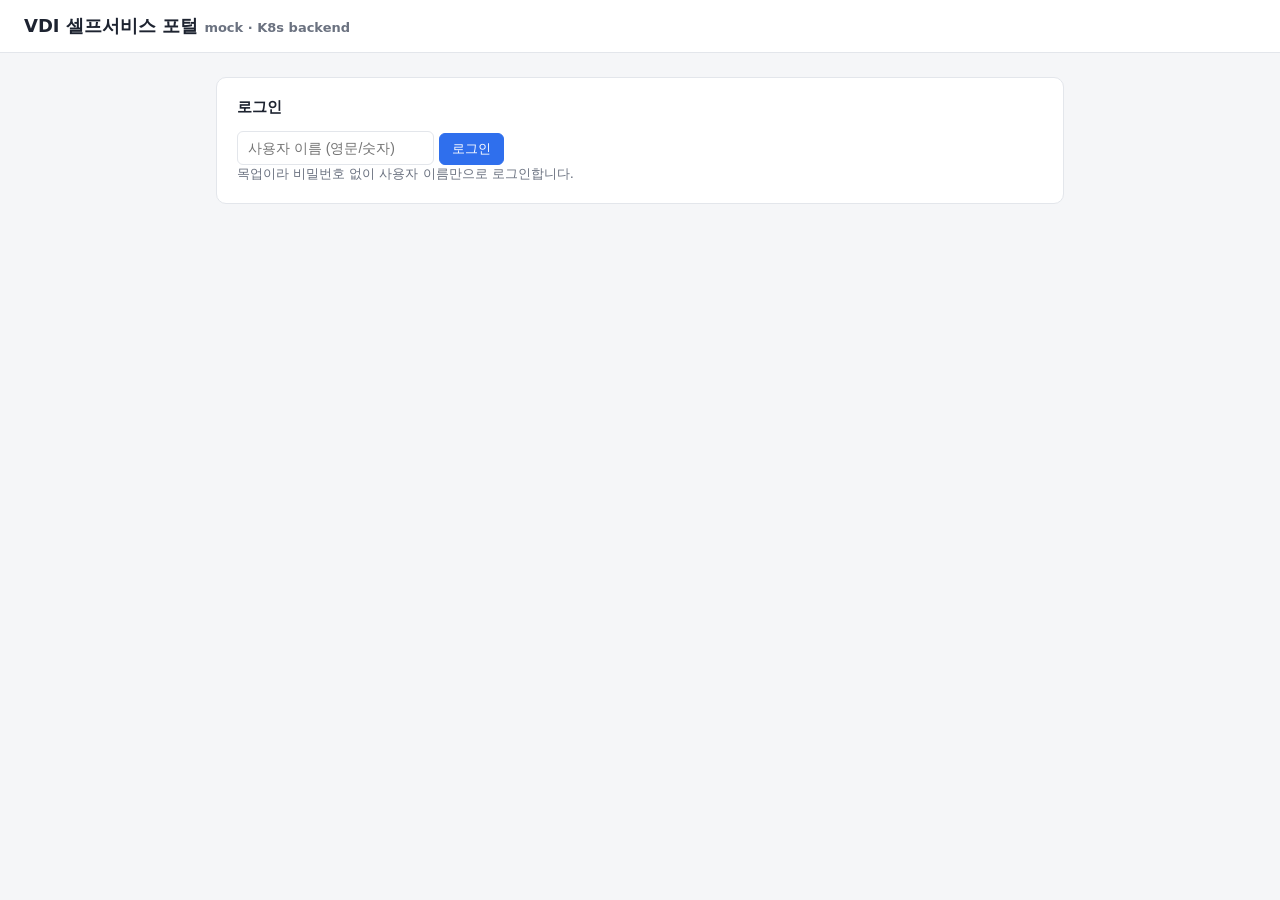
==== portal/static/index.html @ 694f44c5 "feat: VDI mock on VirtualBox K8s with Guacamole - FastAPI portal implementing PROJECT_CONTEXT deskto" ====
<!doctype html>
<html lang="ko">
<head>
<meta charset="utf-8">
<meta name="viewport" content="width=device-width, initial-scale=1">
<title>VDI 포털 (mock)</title>
<style>
  :root { --bg:#f5f6f8; --card:#fff; --fg:#1d2330; --muted:#6b7280; --line:#e3e6eb; --accent:#2f6fed; --ok:#16a34a; --warn:#d97706; --err:#dc2626; }
  * { box-sizing:border-box; }
  body { margin:0; font-family:system-ui,-apple-system,"Segoe UI","Malgun Gothic",sans-serif; background:var(--bg); color:var(--fg); }
  header { background:var(--card); border-bottom:1px solid var(--line); padding:14px 24px; display:flex; justify-content:space-between; align-items:center; }
  header h1 { font-size:18px; margin:0; }
  main { max-width:880px; margin:24px auto; padding:0 16px; }
  section { background:var(--card); border:1px solid var(--line); border-radius:10px; padding:20px; margin-bottom:20px; }
  h2 { font-size:15px; margin:0 0 14px; }
  .os { display:grid; grid-template-columns:repeat(auto-fill,minmax(200px,1fr)); gap:12px; }
  .os button { text-align:left; padding:16px; border:1px solid var(--line); border-radius:8px; background:#fafbfc; cursor:pointer; font-size:14px; }
  .os button:hover { border-color:var(--accent); }
  table { width:100%; border-collapse:collapse; font-size:14px; }
  th, td { text-align:left; padding:10px 8px; border-bottom:1px solid var(--line); }
  th { color:var(--muted); font-weight:500; }
  .st { font-weight:600; }
  .READY { color:var(--ok); } .CREATING, .DELETING { color:var(--warn); } .ERROR { color:var(--err); }
  button.act { padding:6px 12px; border-radius:6px; border:1px solid var(--line); background:#fff; cursor:pointer; margin-right:6px; }
  button.primary { background:var(--accent); color:#fff; border-color:var(--accent); }
  button:disabled { opacity:.45; cursor:default; }
  input { padding:8px 10px; border:1px solid var(--line); border-radius:6px; font-size:14px; }
  #msg { color:var(--err); font-size:13px; min-height:18px; margin-top:8px; }
  .muted { color:var(--muted); font-size:13px; }
</style>
</head>
<body>
<header><h1>VDI 셀프서비스 포털 <span class="muted">mock · K8s backend</span></h1><div id="who"></div></header>
<main>
  <section id="login">
    <h2>로그인</h2>
    <input id="username" placeholder="사용자 이름 (영문/숫자)">
    <button class="act primary" onclick="login()">로그인</button>
    <div class="muted">목업이라 비밀번호 없이 사용자 이름만으로 로그인합니다.</div>
  </section>
  <div id="app" hidden>
    <section>
      <h2>OS 선택 → 데스크톱 생성</h2>
      <div class="os" id="images"></div>
      <div id="msg"></div>
    </section>
    <section>
      <h2>내 데스크톱</h2>
      <table><thead><tr><th>ID</th><th>OS</th><th>상태</th><th>노드</th><th></th></tr></thead><tbody id="list"></tbody></table>
    </section>
  </div>
</main>
<script>
let token = localStorage.getItem('vdiToken'), user = localStorage.getItem('vdiUser');
const msg = t => document.getElementById('msg').textContent = t || '';

async function api(method, path, body) {
  const r = await fetch(path, { method, headers: { 'Content-Type':'application/json', Authorization:'Bearer '+token }, body: body && JSON.stringify(body) });
  if (r.status === 401) { logout(); throw new Error('login required'); }
  const data = await r.json().catch(() => ({}));
  if (!r.ok) throw new Error(data.detail || r.statusText);
  return data;
}

async function login() {
  const r = await fetch('/api/auth/login', { method:'POST', headers:{'Content-Type':'application/json'}, body: JSON.stringify({ username: document.getElementById('username').value }) });
  const d = await r.json();
  if (!r.ok) return alert(d.detail);
  token = d.token; user = d.username;
  localStorage.setItem('vdiToken', token); localStorage.setItem('vdiUser', user);
  show();
}
function logout() { localStorage.clear(); token = user = null; show(); }

async function show() {
  document.getElementById('login').hidden = !!token;
  document.getElementById('app').hidden = !token;
  document.getElementById('who').innerHTML = token ? `${user} <button class="act" onclick="logout()">로그아웃</button>` : '';
  if (!token) return;
  const images = await api('GET', '/api/images');
  document.getElementById('images').innerHTML = images.map(i => `<button onclick="create('${i.id}')"><b>${i.name}</b><div class="muted">${i.id}</div></button>`).join('');
  refresh();
}

async function create(os) {
  msg();
  try { await api('POST', '/api/desktops', { os }); refresh(); } catch (e) { msg(e.message); }
}
async function connect(id) {
  try { const d = await api('POST', `/api/desktops/${id}/connect`); window.open(d.url, '_blank'); } catch (e) { msg(e.message); }
}
async function remove(id) {
  if (!confirm('데스크톱을 반납할까요?')) return;
  try { await api('DELETE', `/api/desktops/${id}`); refresh(); } catch (e) { msg(e.message); }
}

async function refresh() {
  if (!token) return;
  const list = await api('GET', '/api/desktops');
  document.getElementById('list').innerHTML = list.length ? list.map(d => `<tr>
      <td>${d.id}</td><td>${d.os_name}</td><td class="st ${d.status}">${d.status}</td><td>${d.node || '-'}</td>
      <td><button class="act primary" onclick="connect('${d.id}')" ${d.status !== 'READY' ? 'disabled' : ''}>접속</button>
          <button class="act" onclick="remove('${d.id}')" ${d.status === 'DELETING' ? 'disabled' : ''}>반납</button></td></tr>`).join('')
    : '<tr><td colspan="5" class="muted">데스크톱이 없습니다.</td></tr>';
}

setInterval(refresh, 3000);
show();
</script>
</body>
</html>
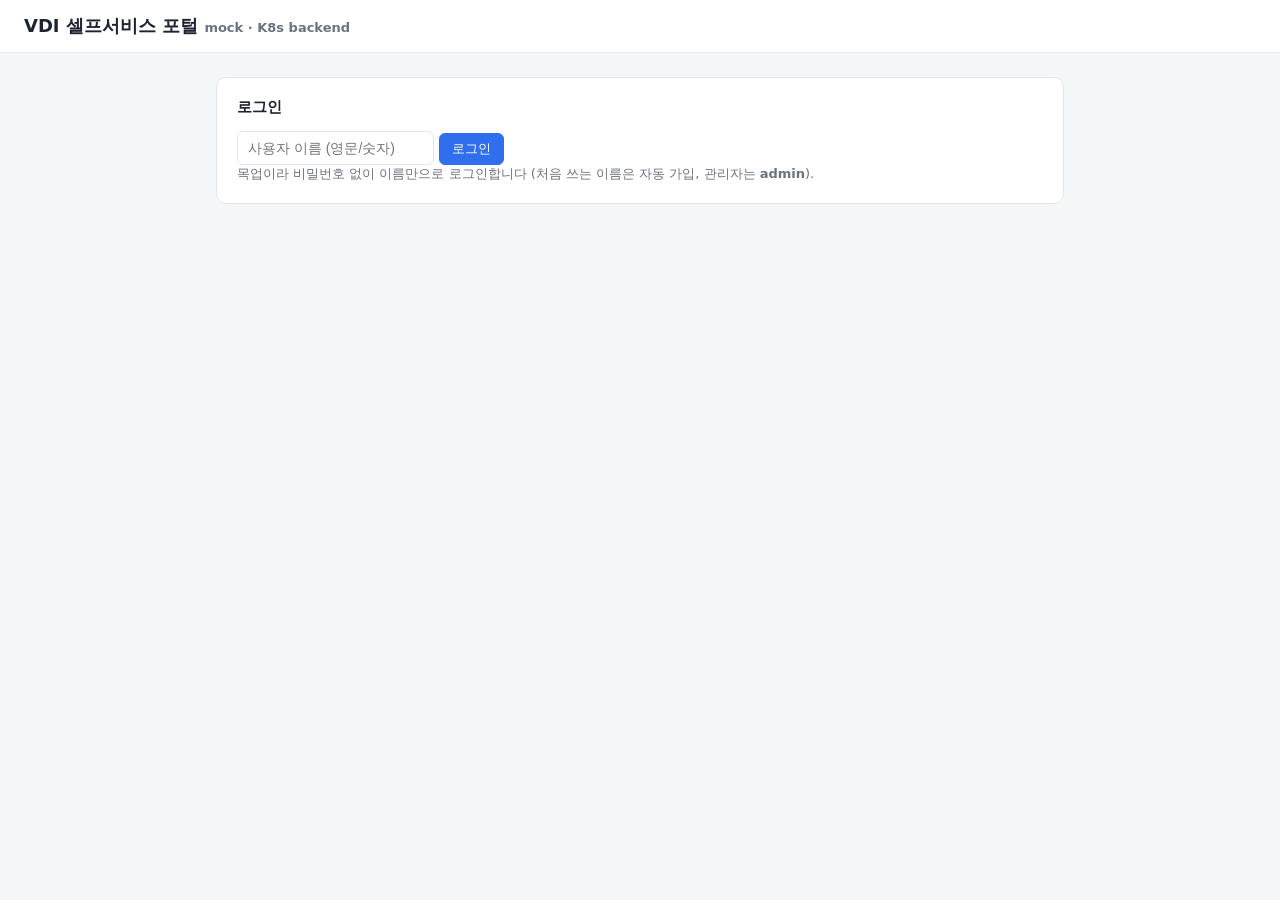
==== commit 912df7e8: "feat: admin page with user and desktop management - PostgreSQL (StatefulSet, local-path PVC) for use" ====
--- a/portal/static/index.html
+++ b/portal/static/index.html
@@ -21,7 +21,8 @@
   th { color:var(--muted); font-weight:500; }
   .st { font-weight:600; }
   .READY { color:var(--ok); } .CREATING, .DELETING { color:var(--warn); } .ERROR { color:var(--err); }
-  button.act { padding:6px 12px; border-radius:6px; border:1px solid var(--line); background:#fff; cursor:pointer; margin-right:6px; }
+  a.act { text-decoration:none; color:var(--fg); font-size:13px; }
+  button.act, a.act { padding:6px 12px; border-radius:6px; border:1px solid var(--line); background:#fff; cursor:pointer; margin-right:6px; }
   button.primary { background:var(--accent); color:#fff; border-color:var(--accent); }
   button:disabled { opacity:.45; cursor:default; }
   input { padding:8px 10px; border:1px solid var(--line); border-radius:6px; font-size:14px; }
@@ -36,7 +37,7 @@
     <h2>로그인</h2>
     <input id="username" placeholder="사용자 이름 (영문/숫자)">
     <button class="act primary" onclick="login()">로그인</button>
-    <div class="muted">목업이라 비밀번호 없이 사용자 이름만으로 로그인합니다.</div>
+    <div class="muted">목업이라 비밀번호 없이 이름만으로 로그인합니다 (처음 쓰는 이름은 자동 가입, 관리자는 <b>admin</b>).</div>
   </section>
   <div id="app" hidden>
     <section>
@@ -66,6 +67,10 @@
   const r = await fetch('/api/auth/login', { method:'POST', headers:{'Content-Type':'application/json'}, body: JSON.stringify({ username: document.getElementById('username').value }) });
   const d = await r.json();
   if (!r.ok) return alert(d.detail);
+  if (d.role === 'admin' && confirm('관리자 계정입니다. 관리자 페이지로 이동할까요?')) {
+    localStorage.setItem('vdiToken', d.token); localStorage.setItem('vdiUser', d.username);
+    return location.href = '/admin';
+  }
   token = d.token; user = d.username;
   localStorage.setItem('vdiToken', token); localStorage.setItem('vdiUser', user);
   show();
@@ -75,8 +80,12 @@
 async function show() {
   document.getElementById('login').hidden = !!token;
   document.getElementById('app').hidden = !token;
-  document.getElementById('who').innerHTML = token ? `${user} <button class="act" onclick="logout()">로그아웃</button>` : '';
+  document.getElementById('who').innerHTML = '';
   if (!token) return;
+  const me = await api('GET', '/api/me');
+  document.getElementById('who').innerHTML = `${me.username} <span class="muted">(${me.role}, 할당량 ${me.quota})</span> `
+    + (me.role === 'admin' ? '<a class="act" href="/admin">관리자 페이지</a> ' : '')
+    + '<button class="act" onclick="logout()">로그아웃</button>';
   const images = await api('GET', '/api/images');
   document.getElementById('images').innerHTML = images.map(i => `<button onclick="create('${i.id}')"><b>${i.name}</b><div class="muted">${i.id}</div></button>`).join('');
   refresh();
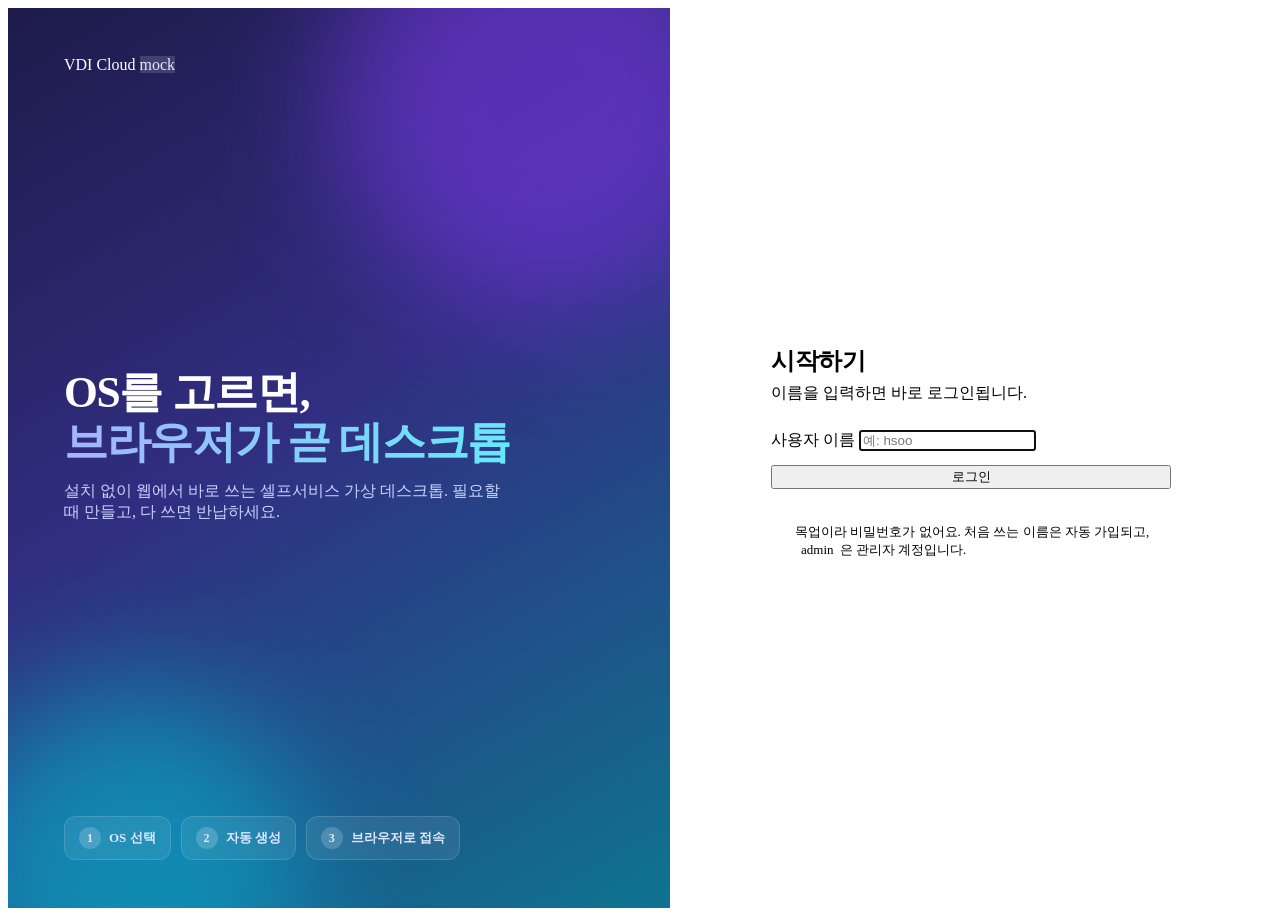
==== commit 088e8f2a: "feat: redesigned portal/admin UI and Prometheus monitoring UI - shared design system (app.css, commo" ====
--- a/portal/static/index.html
+++ b/portal/static/index.html
@@ -3,118 +3,331 @@
 <head>
 <meta charset="utf-8">
 <meta name="viewport" content="width=device-width, initial-scale=1">
-<title>VDI 포털 (mock)</title>
+<title>VDI Cloud</title>
+<link rel="stylesheet" href="/static/app.css">
 <style>
-  :root { --bg:#f5f6f8; --card:#fff; --fg:#1d2330; --muted:#6b7280; --line:#e3e6eb; --accent:#2f6fed; --ok:#16a34a; --warn:#d97706; --err:#dc2626; }
-  * { box-sizing:border-box; }
-  body { margin:0; font-family:system-ui,-apple-system,"Segoe UI","Malgun Gothic",sans-serif; background:var(--bg); color:var(--fg); }
-  header { background:var(--card); border-bottom:1px solid var(--line); padding:14px 24px; display:flex; justify-content:space-between; align-items:center; }
-  header h1 { font-size:18px; margin:0; }
-  main { max-width:880px; margin:24px auto; padding:0 16px; }
-  section { background:var(--card); border:1px solid var(--line); border-radius:10px; padding:20px; margin-bottom:20px; }
-  h2 { font-size:15px; margin:0 0 14px; }
-  .os { display:grid; grid-template-columns:repeat(auto-fill,minmax(200px,1fr)); gap:12px; }
-  .os button { text-align:left; padding:16px; border:1px solid var(--line); border-radius:8px; background:#fafbfc; cursor:pointer; font-size:14px; }
-  .os button:hover { border-color:var(--accent); }
-  table { width:100%; border-collapse:collapse; font-size:14px; }
-  th, td { text-align:left; padding:10px 8px; border-bottom:1px solid var(--line); }
-  th { color:var(--muted); font-weight:500; }
-  .st { font-weight:600; }
-  .READY { color:var(--ok); } .CREATING, .DELETING { color:var(--warn); } .ERROR { color:var(--err); }
-  a.act { text-decoration:none; color:var(--fg); font-size:13px; }
-  button.act, a.act { padding:6px 12px; border-radius:6px; border:1px solid var(--line); background:#fff; cursor:pointer; margin-right:6px; }
-  button.primary { background:var(--accent); color:#fff; border-color:var(--accent); }
-  button:disabled { opacity:.45; cursor:default; }
-  input { padding:8px 10px; border:1px solid var(--line); border-radius:6px; font-size:14px; }
-  #msg { color:var(--err); font-size:13px; min-height:18px; margin-top:8px; }
-  .muted { color:var(--muted); font-size:13px; }
+  /* ---------------- login */
+  .login { min-height: 100vh; display: grid; grid-template-columns: 1.1fr 1fr; }
+  .login-hero {
+    position: relative; overflow: hidden; color: #fff; padding: 48px 56px;
+    display: flex; flex-direction: column; justify-content: space-between;
+    background: linear-gradient(150deg, #1e1b4b 0%, #312e81 45%, #0e7490 100%);
+  }
+  .login-hero::before, .login-hero::after {
+    content: ""; position: absolute; border-radius: 50%; filter: blur(60px); opacity: .55;
+  }
+  .login-hero::before { width: 420px; height: 420px; background: #7c3aed; top: -120px; right: -80px; }
+  .login-hero::after { width: 360px; height: 360px; background: #06b6d4; bottom: -140px; left: -60px; }
+  .login-hero > * { position: relative; z-index: 1; }
+  .login-hero .brand { color: #fff; }
+  .login-hero .brand .tag { background: rgba(255, 255, 255, .14); color: #e0e7ff; }
+  .hero-copy h1 { font-size: clamp(30px, 3.4vw, 44px); line-height: 1.15; margin: 0 0 14px; letter-spacing: -.03em; }
+  .hero-copy h1 span { background: linear-gradient(90deg, #a5b4fc, #67e8f9); -webkit-background-clip: text; background-clip: text; color: transparent; }
+  .hero-copy p { color: #c7d2fe; font-size: 16px; max-width: 440px; margin: 0; }
+  .hero-flow { display: flex; gap: 10px; flex-wrap: wrap; }
+  .hero-flow div {
+    display: flex; align-items: center; gap: 8px; padding: 10px 14px; border-radius: 12px;
+    background: rgba(255, 255, 255, .08); border: 1px solid rgba(255, 255, 255, .14); backdrop-filter: blur(8px);
+    font-size: 13px; font-weight: 600; color: #e0e7ff;
+  }
+  .hero-flow b { display: grid; place-items: center; width: 22px; height: 22px; border-radius: 50%; background: rgba(255, 255, 255, .18); font-size: 12px; }
+  .login-side { display: grid; place-items: center; padding: 32px 20px; }
+  .login-card { width: min(400px, 100%); padding: 36px 32px; }
+  .login-card h2 { margin: 0 0 6px; font-size: 24px; letter-spacing: -.02em; }
+  .login-card > p { margin: 0 0 26px; color: var(--muted); }
+  .login-card form { display: grid; gap: 14px; }
+  .login-hint { margin-top: 22px; padding: 12px 14px; border-radius: 12px; background: var(--surface-2); border: 1px dashed var(--line-strong); font-size: 13px; color: var(--fg-2); display: flex; gap: 10px; }
+  .login-hint svg { width: 18px; height: 18px; flex: none; color: var(--accent); margin-top: 1px; }
+  .login-hint code { font-family: var(--mono); background: var(--accent-soft); color: var(--accent); padding: 1px 6px; border-radius: 5px; }
+
+  /* ---------------- app shell */
+  .topbar {
+    position: sticky; top: 0; z-index: 20; height: 64px; padding: 0 28px;
+    display: flex; align-items: center; justify-content: space-between; gap: 16px;
+    background: color-mix(in srgb, var(--surface) 78%, transparent); backdrop-filter: saturate(1.4) blur(14px);
+    border-bottom: 1px solid var(--line);
+  }
+  .topbar-right { display: flex; align-items: center; gap: 10px; }
+  .user-chip { display: flex; align-items: center; gap: 10px; padding: 4px 12px 4px 4px; border-radius: 999px; background: var(--surface-2); border: 1px solid var(--line); }
+  .user-chip b { font-size: 13.5px; }
+  .wrap { max-width: 1160px; margin: 0 auto; padding: 32px 28px 64px; }
+
+  .welcome { display: flex; justify-content: space-between; align-items: flex-end; gap: 24px; flex-wrap: wrap; margin-bottom: 28px; }
+  .welcome h1 { margin: 0 0 6px; font-size: 28px; letter-spacing: -.03em; }
+  .welcome p { margin: 0; color: var(--muted); }
+  .quota { min-width: 260px; padding: 16px 18px; }
+  .quota-top { display: flex; justify-content: space-between; align-items: baseline; margin-bottom: 10px; }
+  .quota-top span { color: var(--muted); font-size: 12.5px; font-weight: 600; }
+  .quota-top b { font-size: 20px; letter-spacing: -.02em; }
+  .quota-top b small { font-size: 13px; color: var(--muted); font-weight: 600; }
+  .meter { height: 8px; border-radius: 99px; background: var(--surface-3); overflow: hidden; display: flex; gap: 3px; }
+  .meter i { flex: 1; border-radius: 99px; background: var(--surface-3); transition: background .3s; }
+  .meter i.on { background: var(--grad); }
+  .meter i.full { background: var(--warn); }
+
+  .section-head { display: flex; align-items: center; justify-content: space-between; margin: 36px 0 14px; }
+  .section-head h2 { margin: 0; font-size: 17px; letter-spacing: -.02em; display: flex; align-items: center; gap: 8px; }
+  .section-head h2 .count { font-size: 12px; font-weight: 700; padding: 1px 8px; border-radius: 99px; background: var(--surface-3); color: var(--muted); }
+
+  /* ---------------- os catalog */
+  .os-grid { display: grid; grid-template-columns: repeat(auto-fill, minmax(260px, 1fr)); gap: 16px; }
+  .os-card {
+    position: relative; text-align: left; padding: 20px; cursor: pointer; overflow: hidden;
+    transition: transform .15s ease, box-shadow .2s ease, border-color .2s ease;
+  }
+  .os-card::after {
+    content: ""; position: absolute; inset: 0; pointer-events: none; opacity: 0; transition: opacity .2s;
+    background: radial-gradient(400px 160px at 100% 0%, color-mix(in srgb, var(--c) 16%, transparent), transparent 70%);
+  }
+  .os-card:hover { transform: translateY(-3px); box-shadow: var(--shadow-lg); border-color: color-mix(in srgb, var(--c) 45%, var(--line)); }
+  .os-card:hover::after { opacity: 1; }
+  .os-card:focus-visible { outline: 3px solid var(--accent-soft); border-color: var(--accent); }
+  .os-card:disabled { cursor: not-allowed; opacity: .55; transform: none; box-shadow: var(--shadow); }
+  .os-card .row { display: flex; justify-content: space-between; align-items: flex-start; margin-bottom: 16px; }
+  .os-icon { display: grid; place-items: center; border-radius: 12px; color: var(--c); background: color-mix(in srgb, var(--c) 14%, transparent); }
+  .os-icon svg { width: 55%; height: 55%; }
+  .os-card h3 { margin: 0 0 4px; font-size: 16px; letter-spacing: -.02em; }
+  .os-card p { margin: 0 0 16px; color: var(--muted); font-size: 13px; min-height: 39px; }
+  .os-card .specs { display: flex; gap: 12px; font-size: 12px; color: var(--fg-2); font-weight: 600; }
+  .os-card .specs span { display: flex; align-items: center; gap: 5px; }
+  .os-card .specs svg { width: 14px; height: 14px; color: var(--muted); }
+  .os-card .cta {
+    position: absolute; right: 18px; bottom: 18px; width: 34px; height: 34px; border-radius: 50%;
+    display: grid; place-items: center; background: var(--c); color: #fff; transform: scale(.85); opacity: 0; transition: all .2s ease;
+  }
+  .os-card .cta svg { width: 18px; height: 18px; }
+  .os-card:hover .cta { opacity: 1; transform: scale(1); }
+  .badge-de { font-size: 11px; font-weight: 700; padding: 3px 8px; border-radius: 6px; color: var(--c); background: color-mix(in srgb, var(--c) 12%, transparent); }
+
+  /* ---------------- desktops */
+  .desk-grid { display: grid; grid-template-columns: repeat(auto-fill, minmax(340px, 1fr)); gap: 16px; }
+  .desk { padding: 20px; display: flex; flex-direction: column; gap: 18px; animation: pop .25s ease; }
+  .desk.READY { border-color: color-mix(in srgb, var(--ok) 35%, var(--line)); }
+  .desk-head { display: flex; align-items: center; gap: 14px; }
+  .desk-head .meta { flex: 1; min-width: 0; }
+  .desk-head h3 { margin: 0; font-size: 15.5px; letter-spacing: -.02em; }
+  .desk-head .sub { color: var(--muted); font-size: 12.5px; }
+  .steps { display: grid; grid-template-columns: repeat(4, 1fr); gap: 6px; }
+  .step { display: flex; flex-direction: column; gap: 7px; font-size: 11.5px; color: var(--muted); font-weight: 600; }
+  .step i { height: 5px; border-radius: 99px; background: var(--surface-3); position: relative; overflow: hidden; }
+  .step.done i { background: var(--accent); }
+  .step.now { color: var(--fg); }
+  .step.now i::after { content: ""; position: absolute; inset: 0; width: 45%; background: var(--grad); border-radius: 99px; animation: slide 1.1s ease-in-out infinite; }
+  @keyframes slide { from { transform: translateX(-100%); } to { transform: translateX(240%); } }
+  .steps-foot { display: flex; justify-content: space-between; font-size: 12.5px; color: var(--muted); margin-top: -8px; }
+  .steps-foot b { font-family: var(--mono); color: var(--fg-2); }
+  .facts { display: grid; grid-template-columns: repeat(3, 1fr); gap: 8px; }
+  .fact { padding: 10px 12px; border-radius: 10px; background: var(--surface-2); border: 1px solid var(--line); }
+  .fact span { display: block; font-size: 11.5px; color: var(--muted); font-weight: 600; }
+  .fact b { font-size: 13px; }
+  .desk-actions { display: flex; gap: 8px; }
+  .desk-actions .btn-connect { flex: 1; }
+  .empty-card { padding: 8px; border-style: dashed; box-shadow: none; background: transparent; }
+
+  @media (max-width: 880px) {
+    .login { grid-template-columns: 1fr; }
+    .login-hero { padding: 32px 24px; min-height: 280px; gap: 24px; }
+    .topbar { padding: 0 16px; }
+    .wrap { padding: 24px 16px 48px; }
+    .user-chip b, .topbar .hide-sm { display: none; }
+    .desk-grid { grid-template-columns: 1fr; }
+  }
 </style>
 </head>
 <body>
-<header><h1>VDI 셀프서비스 포털 <span class="muted">mock · K8s backend</span></h1><div id="who"></div></header>
-<main>
-  <section id="login">
-    <h2>로그인</h2>
-    <input id="username" placeholder="사용자 이름 (영문/숫자)">
-    <button class="act primary" onclick="login()">로그인</button>
-    <div class="muted">목업이라 비밀번호 없이 이름만으로 로그인합니다 (처음 쓰는 이름은 자동 가입, 관리자는 <b>admin</b>).</div>
-  </section>
-  <div id="app" hidden>
-    <section>
-      <h2>OS 선택 → 데스크톱 생성</h2>
-      <div class="os" id="images"></div>
-      <div id="msg"></div>
-    </section>
-    <section>
-      <h2>내 데스크톱</h2>
-      <table><thead><tr><th>ID</th><th>OS</th><th>상태</th><th>노드</th><th></th></tr></thead><tbody id="list"></tbody></table>
-    </section>
+
+<!-- ============================ login -->
+<div class="login" id="login-view" hidden>
+  <div class="login-hero">
+    <div class="brand"><span class="brand-mark"><span data-icon="logo"></span></span>VDI Cloud <span class="tag">mock</span></div>
+    <div class="hero-copy">
+      <h1>OS를 고르면,<br><span>브라우저가 곧 데스크톱</span></h1>
+      <p>설치 없이 웹에서 바로 쓰는 셀프서비스 가상 데스크톱. 필요할 때 만들고, 다 쓰면 반납하세요.</p>
+    </div>
+    <div class="hero-flow">
+      <div><b>1</b>OS 선택</div><div><b>2</b>자동 생성</div><div><b>3</b>브라우저로 접속</div>
+    </div>
   </div>
-</main>
+  <div class="login-side">
+    <div class="login-card card">
+      <h2>시작하기</h2>
+      <p>이름을 입력하면 바로 로그인됩니다.</p>
+      <form id="login-form">
+        <div class="field">
+          <label for="username">사용자 이름</label>
+          <input class="input input-lg" id="username" placeholder="예: hsoo" autocomplete="username" autofocus required>
+        </div>
+        <button class="btn btn-grad btn-lg" id="login-btn">로그인 <span data-icon="arrow"></span></button>
+      </form>
+      <div class="login-hint"><span data-icon="info"></span><div>목업이라 비밀번호가 없어요. 처음 쓰는 이름은 자동 가입되고, <code>admin</code>은 관리자 계정입니다.</div></div>
+    </div>
+  </div>
+</div>
+
+<!-- ============================ app -->
+<div id="app-view" hidden>
+  <header class="topbar">
+    <a class="brand" href="/"><span class="brand-mark"><span data-icon="logo"></span></span>VDI Cloud <span class="tag">mock</span></a>
+    <div class="topbar-right">
+      <a class="btn btn-ghost" id="admin-link" href="/admin" hidden><span data-icon="shield"></span><span class="hide-sm">관리자</span></a>
+      <div class="user-chip" id="user-chip"></div>
+      <button class="btn btn-ghost btn-icon" id="logout" title="로그아웃" aria-label="로그아웃"><span data-icon="logout"></span></button>
+    </div>
+  </header>
+
+  <main class="wrap">
+    <div class="welcome">
+      <div>
+        <h1 id="hello">안녕하세요</h1>
+        <p>원하는 OS를 고르면 전용 데스크톱이 준비됩니다. 보통 15초면 충분해요.</p>
+      </div>
+      <div class="quota card">
+        <div class="quota-top"><span>사용 중인 데스크톱</span><b id="quota-num">-</b></div>
+        <div class="meter" id="quota-meter"></div>
+      </div>
+    </div>
+
+    <div class="section-head"><h2>새 데스크톱</h2></div>
+    <div class="os-grid" id="os-grid">
+      <div class="skeleton" style="height:190px"></div><div class="skeleton" style="height:190px"></div><div class="skeleton" style="height:190px"></div>
+    </div>
+
+    <div class="section-head"><h2>내 데스크톱 <span class="count" id="desk-count">0</span></h2></div>
+    <div class="desk-grid" id="desk-grid"></div>
+  </main>
+</div>
+
+<script src="/static/common.js"></script>
 <script>
-let token = localStorage.getItem('vdiToken'), user = localStorage.getItem('vdiUser');
-const msg = t => document.getElementById('msg').textContent = t || '';
-
-async function api(method, path, body) {
-  const r = await fetch(path, { method, headers: { 'Content-Type':'application/json', Authorization:'Bearer '+token }, body: body && JSON.stringify(body) });
-  if (r.status === 401) { logout(); throw new Error('login required'); }
-  const data = await r.json().catch(() => ({}));
-  if (!r.ok) throw new Error(data.detail || r.statusText);
-  return data;
-}
-
-async function login() {
-  const r = await fetch('/api/auth/login', { method:'POST', headers:{'Content-Type':'application/json'}, body: JSON.stringify({ username: document.getElementById('username').value }) });
-  const d = await r.json();
-  if (!r.ok) return alert(d.detail);
-  if (d.role === 'admin' && confirm('관리자 계정입니다. 관리자 페이지로 이동할까요?')) {
-    localStorage.setItem('vdiToken', d.token); localStorage.setItem('vdiUser', d.username);
-    return location.href = '/admin';
-  }
-  token = d.token; user = d.username;
-  localStorage.setItem('vdiToken', token); localStorage.setItem('vdiUser', user);
-  show();
-}
-function logout() { localStorage.clear(); token = user = null; show(); }
-
-async function show() {
-  document.getElementById('login').hidden = !!token;
-  document.getElementById('app').hidden = !token;
-  document.getElementById('who').innerHTML = '';
-  if (!token) return;
-  const me = await api('GET', '/api/me');
-  document.getElementById('who').innerHTML = `${me.username} <span class="muted">(${me.role}, 할당량 ${me.quota})</span> `
-    + (me.role === 'admin' ? '<a class="act" href="/admin">관리자 페이지</a> ' : '')
-    + '<button class="act" onclick="logout()">로그아웃</button>';
-  const images = await api('GET', '/api/images');
-  document.getElementById('images').innerHTML = images.map(i => `<button onclick="create('${i.id}')"><b>${i.name}</b><div class="muted">${i.id}</div></button>`).join('');
-  refresh();
-}
-
-async function create(os) {
-  msg();
-  try { await api('POST', '/api/desktops', { os }); refresh(); } catch (e) { msg(e.message); }
-}
-async function connect(id) {
-  try { const d = await api('POST', `/api/desktops/${id}/connect`); window.open(d.url, '_blank'); } catch (e) { msg(e.message); }
-}
+hydrateIcons();
+
+const STAGES = [['scheduling', '노드 배치'], ['pulling', '이미지 준비'], ['booting', 'RDP 부팅'], ['ready', '준비 완료']];
+let me = null, images = [], desktops = [], timer = null;
+
+function showLogin() {
+  $('#login-view').hidden = false; $('#app-view').hidden = true;
+  clearInterval(timer); setTimeout(() => $('#username')?.focus(), 0);
+}
+
+$('#login-form').addEventListener('submit', async e => {
+  e.preventDefault();
+  await busy($('#login-btn'), async () => {
+    try {
+      const d = await api('POST', '/api/auth/login', { username: $('#username').value });
+      auth.set(d.token, d.username);
+      if (d.role === 'admin' && await modal({ title: '관리자 계정입니다', body: '관리자 페이지로 이동할까요? 포털에 머물러도 데스크톱을 만들 수 있어요.', confirm: '관리자 페이지로' })) {
+        location.href = '/admin'; return;
+      }
+      start();
+    } catch (err) { toast(humanError(err), 'err'); }
+  });
+});
+
+$('#logout').onclick = () => { auth.clear(); showLogin(); };
+document.addEventListener('unauthorized', showLogin);
+
+async function start() {
+  if (!auth.token) return showLogin();
+  try {
+    [me, images] = await Promise.all([api('GET', '/api/me'), api('GET', '/api/images')]);
+  } catch { return; }
+  $('#login-view').hidden = true; $('#app-view').hidden = false;
+  $('#hello').textContent = `안녕하세요, ${me.username} 님`;
+  $('#user-chip').innerHTML = `${avatar(me.username, 28)}<b>${esc(me.username)}</b>${me.role === 'admin' ? '<span class="pill admin">admin</span>' : ''}`;
+  $('#admin-link').hidden = me.role !== 'admin';
+  await refresh();
+  clearInterval(timer); timer = setInterval(refresh, 2500);
+}
+
+function renderOs() {
+  const used = desktops.filter(d => d.status !== 'DELETING').length, full = used >= me.quota;
+  $('#os-grid').innerHTML = images.map(i => {
+    const s = osStyle(i.id);
+    return `<button class="os-card card" style="--c:${s.color}" data-os="${i.id}" ${full ? 'disabled title="할당량을 모두 사용했어요"' : ''}>
+      <div class="row">${osIcon(i.id)}<span class="badge-de">${s.badge}</span></div>
+      <h3>${esc(i.name)}</h3><p>${esc(i.desc || s.note)}</p>
+      <div class="specs"><span>${ICON.cpu}xrdp · RDP</span><span>${ICON.clock}~15초</span></div>
+      <span class="cta">${ICON.plus}</span></button>`;
+  }).join('');
+  $$('.os-card').forEach(b => b.onclick = () => create(b.dataset.os, b));
+}
+
+function renderQuota() {
+  const used = desktops.filter(d => d.status !== 'DELETING').length, q = Math.max(me.quota, 1);
+  $('#quota-num').innerHTML = `${used}<small> / ${me.quota}</small>`;
+  $('#quota-meter').innerHTML = Array.from({ length: q }, (_, i) => `<i class="${i < used ? (used >= me.quota ? 'on full' : 'on') : ''}"></i>`).join('');
+}
+
+function deskCard(d) {
+  const s = osStyle(d.os);
+  let body;
+  if (d.status === 'CREATING') {
+    const idx = STAGES.findIndex(([k]) => k === d.stage);
+    body = `<div class="steps">${STAGES.map(([k, label], i) => `<div class="step ${i < idx ? 'done' : i === idx ? 'now' : ''}"><i></i>${label}</div>`).join('')}</div>
+      <div class="steps-foot"><span>${STAGES[Math.max(idx, 0)][1]} 중…</span><b data-elapsed="${d.created_at}">${elapsed(d.created_at)}</b></div>`;
+  } else {
+    body = `<div class="facts">
+      <div class="fact"><span>노드</span><b>${esc(d.node || '-')}</b></div>
+      <div class="fact"><span>프로토콜</span><b>RDP</b></div>
+      <div class="fact"><span>생성</span><b>${timeAgo(d.created_at)}</b></div></div>`;
+  }
+  return `<article class="desk card ${d.status}" style="--c:${s.color}">
+    <div class="desk-head">${osIcon(d.os, 44)}<div class="meta"><h3>${esc(d.os_name)}</h3><div class="sub mono">${d.id}</div></div>${statusPill(d.status)}</div>
+    ${body}
+    <div class="desk-actions">
+      <button class="btn btn-primary btn-connect" data-connect="${d.id}" ${d.status !== 'READY' ? 'disabled' : ''}>${ICON.play}접속</button>
+      <button class="btn btn-danger" data-remove="${d.id}" ${d.status === 'DELETING' ? 'disabled' : ''}>${ICON.trash}반납</button>
+    </div></article>`;
+}
+
+function renderDesks() {
+  $('#desk-count').textContent = desktops.length;
+  $('#desk-grid').innerHTML = desktops.length ? desktops.map(deskCard).join('')
+    : `<div class="card empty-card" style="grid-column:1/-1"><div class="empty">${ICON.empty}<b>아직 데스크톱이 없어요</b>위에서 OS를 골라 첫 데스크톱을 만들어 보세요.</div></div>`;
+  $$('[data-connect]').forEach(b => b.onclick = () => connect(b.dataset.connect, b));
+  $$('[data-remove]').forEach(b => b.onclick = () => remove(b.dataset.remove));
+}
+
+async function refresh() {
+  try {
+    const list = await api('GET', '/api/desktops');
+    const prev = Object.fromEntries(desktops.map(d => [d.id, d.status]));
+    list.sort((a, b) => b.created_at.localeCompare(a.created_at));
+    for (const d of list) if (prev[d.id] === 'CREATING' && d.status === 'READY') toast(`${d.os_name} 데스크톱이 준비됐어요`);
+    desktops = list;
+    renderQuota(); renderOs(); renderDesks();
+  } catch {}
+}
+setInterval(() => $$('[data-elapsed]').forEach(el => el.textContent = elapsed(el.dataset.elapsed)), 1000);
+
+async function create(os, btn) {
+  await busy(btn, async () => {
+    try {
+      await api('POST', '/api/desktops', { os });
+      toast('데스크톱을 만들고 있어요', 'info');
+      await refresh();
+    } catch (e) { toast(humanError(e), 'err'); }
+  });
+}
+
+async function connect(id, btn) {
+  const win = window.open('about:blank', '_blank');  // 팝업 차단 회피: 클릭 시점에 먼저 연다
+  await busy(btn, async () => {
+    try {
+      const d = await api('POST', `/api/desktops/${id}/connect`);
+      if (win) win.location = d.url; else location.href = d.url;
+    } catch (e) { win?.close(); toast(humanError(e), 'err'); }
+  });
+}
+
 async function remove(id) {
-  if (!confirm('데스크톱을 반납할까요?')) return;
-  try { await api('DELETE', `/api/desktops/${id}`); refresh(); } catch (e) { msg(e.message); }
-}
-
-async function refresh() {
-  if (!token) return;
-  const list = await api('GET', '/api/desktops');
-  document.getElementById('list').innerHTML = list.length ? list.map(d => `<tr>
-      <td>${d.id}</td><td>${d.os_name}</td><td class="st ${d.status}">${d.status}</td><td>${d.node || '-'}</td>
-      <td><button class="act primary" onclick="connect('${d.id}')" ${d.status !== 'READY' ? 'disabled' : ''}>접속</button>
-          <button class="act" onclick="remove('${d.id}')" ${d.status === 'DELETING' ? 'disabled' : ''}>반납</button></td></tr>`).join('')
-    : '<tr><td colspan="5" class="muted">데스크톱이 없습니다.</td></tr>';
-}
-
-setInterval(refresh, 3000);
-show();
+  const d = desktops.find(x => x.id === id);
+  const ok = await modal({ title: '데스크톱을 반납할까요?', body: `<b>${esc(d?.os_name)}</b> <span class="mono">${id}</span>의 작업 내용은 모두 삭제되며 되돌릴 수 없어요.`, confirm: '반납하기', danger: true });
+  if (!ok) return;
+  try { await api('DELETE', `/api/desktops/${id}`); toast('반납을 요청했어요'); refresh(); } catch (e) { toast(humanError(e), 'err'); }
+}
+
+start();
 </script>
 </body>
 </html>
